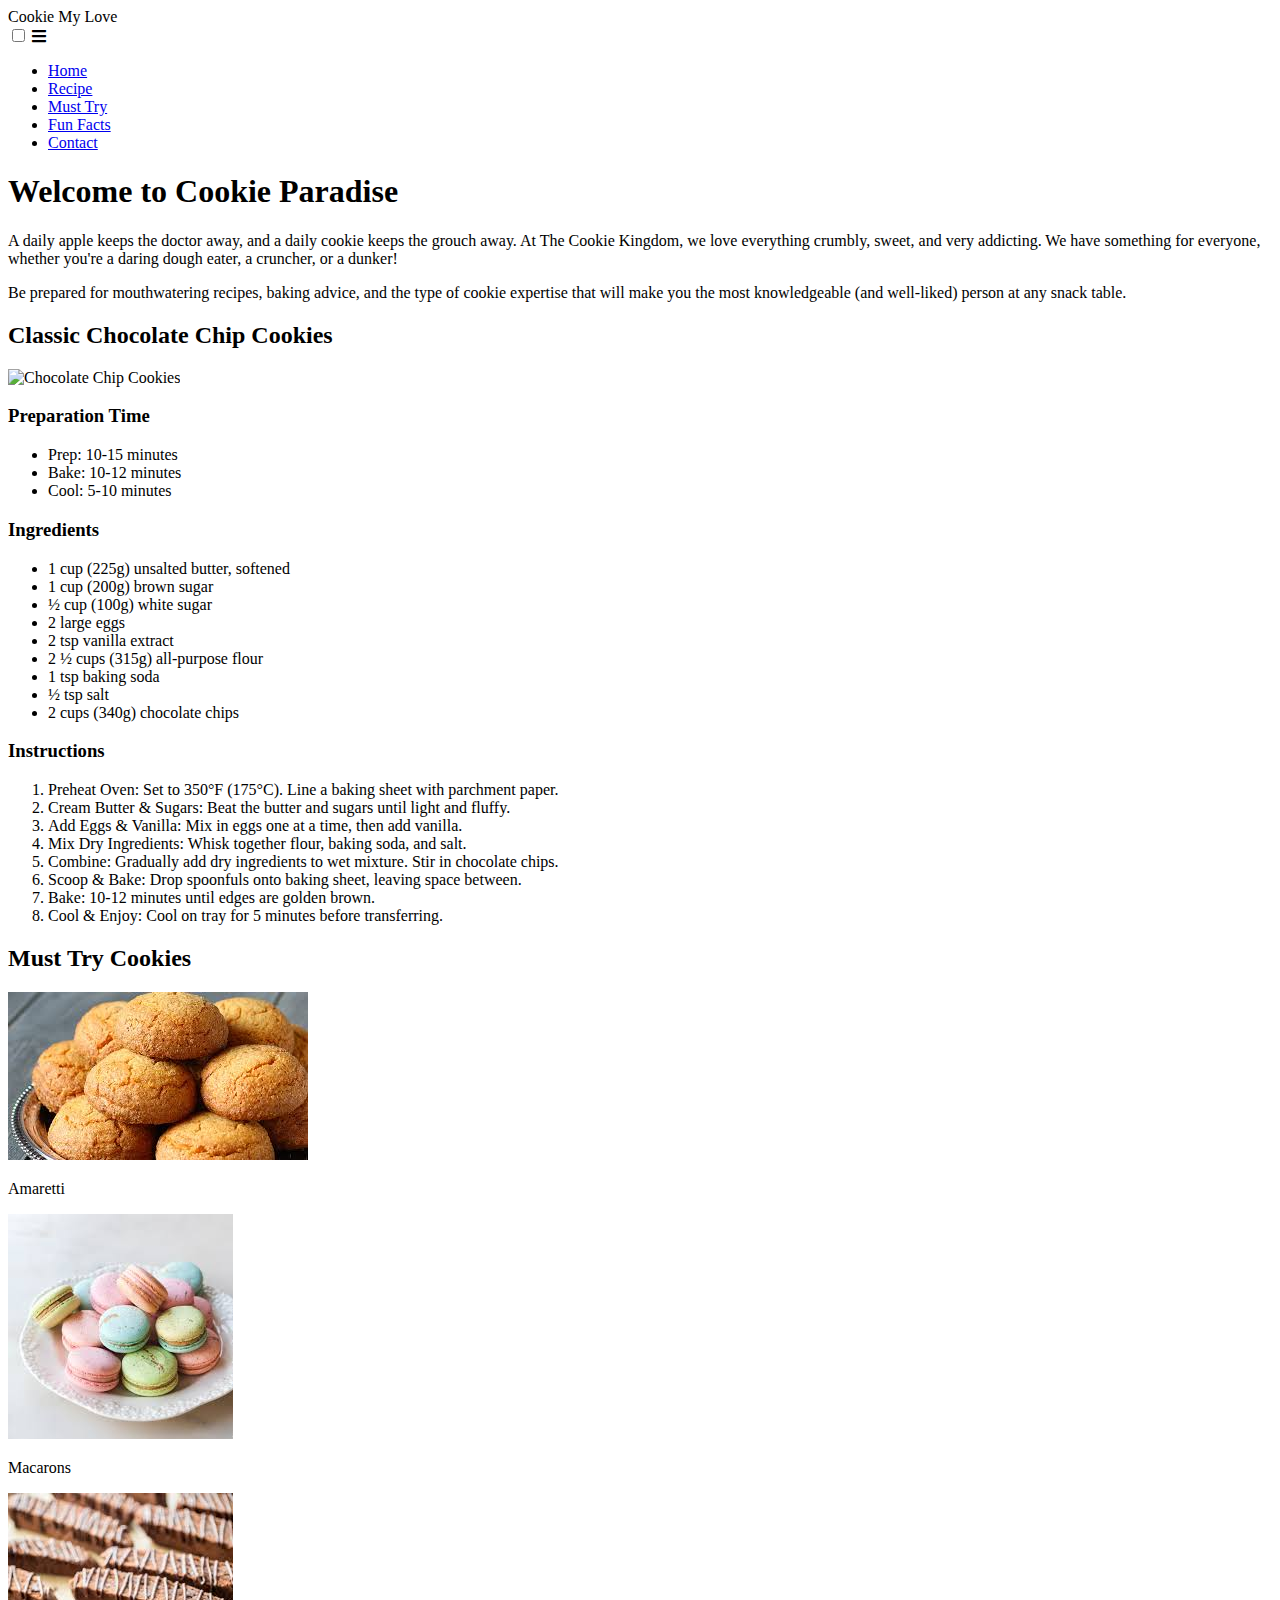
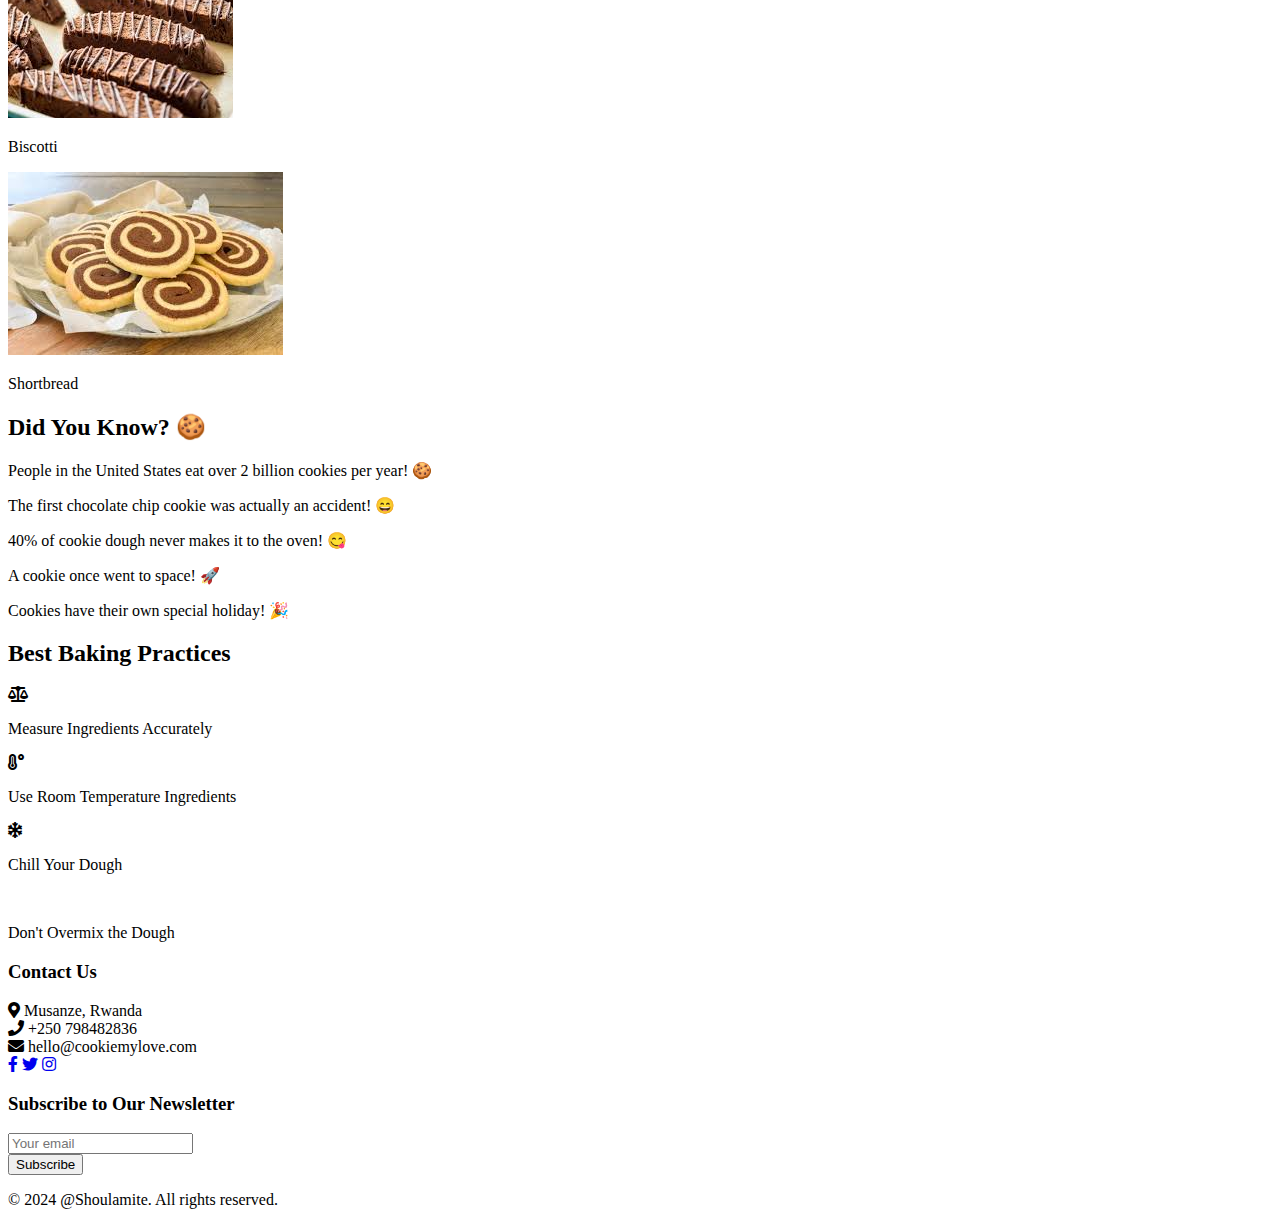
==== index.html @ 2718901c "Update and rename final.html to index.html" ====
<!DOCTYPE html>
<html lang="en">
<head>
    <meta charset="UTF-8">
    <meta name="viewport" content="width=device-width, initial-scale=1.0">
    <title>Cookie My Love</title>
    <link rel="stylesheet" href="index.css">
    <link rel="stylesheet" href="https://cdnjs.cloudflare.com/ajax/libs/font-awesome/5.15.2/css/all.min.css"/>
    <link href="https://fonts.googleapis.com/css2?family=Poppins:wght@300;400;600;700&display=swap" rel="stylesheet">
</head>
<body>
    <header>
        <nav class="top">
            <div class="logo">Cookie My Love</div>
            <input type="checkbox" id="check" class="check">
            <label for="check" class="hamburger">
                <i class="fas fa-bars"></i>
            </label>
            <ul class="nav-links">
                <li class="active"><a href="#home">Home</a></li>
                <li><a href="#recipe">Recipe</a></li>
                <li><a href="#must-try">Must Try</a></li>
                <li><a href="#fun-facts">Fun Facts</a></li>
                <li><a href="#contact">Contact</a></li>
            </ul>
        </nav>
    </header>

    <main class="main">      
        <section class="intro" id="home">
            <h1>Welcome to Cookie Paradise</h1>
            <p>A daily apple keeps the doctor away, and a daily cookie keeps the grouch away. At The Cookie Kingdom, we love everything crumbly, sweet, and very addicting. We have something for everyone, whether you're a daring dough eater, a cruncher, or a dunker!</p>
            <p>Be prepared for mouthwatering recipes, baking advice, and the type of cookie expertise that will make you the most knowledgeable (and well-liked) person at any snack table.</p>
        </section>

        <section class="recipe" id="recipe">
            <h2>Classic Chocolate Chip Cookies</h2>
            
            <div class="recipe-grid">
                <div class="time-card">
                    <img src="https://images.unsplash.com/photo-1499636136210-6f4ee915583e?auto=format&fit=crop&q=80&w=800" alt="Chocolate Chip Cookies">
                    <h3>Preparation Time</h3>
                    <ul>
                        <li><span>Prep:</span> 10-15 minutes</li>
                        <li><span>Bake:</span> 10-12 minutes</li>
                        <li><span>Cool:</span> 5-10 minutes</li>
                    </ul>
                </div>
                
                <div class="ingredients-card">
                    <h3>Ingredients</h3>
                    <ul>
                        <li>1 cup (225g) unsalted butter, softened</li>
                        <li>1 cup (200g) brown sugar</li>
                        <li>½ cup (100g) white sugar</li>
                        <li>2 large eggs</li>
                        <li>2 tsp vanilla extract</li>
                        <li>2 ½ cups (315g) all-purpose flour</li>
                        <li>1 tsp baking soda</li>
                        <li>½ tsp salt</li>
                        <li>2 cups (340g) chocolate chips</li>
                    </ul>
                </div>
            </div>

            <div class="instructions-card">
                <h3>Instructions</h3>
                <ol>
                    <li><span>Preheat Oven:</span> Set to 350°F (175°C). Line a baking sheet with parchment paper.</li>
                    <li><span>Cream Butter & Sugars:</span> Beat the butter and sugars until light and fluffy.</li>
                    <li><span>Add Eggs & Vanilla:</span> Mix in eggs one at a time, then add vanilla.</li>
                    <li><span>Mix Dry Ingredients:</span> Whisk together flour, baking soda, and salt.</li>
                    <li><span>Combine:</span> Gradually add dry ingredients to wet mixture. Stir in chocolate chips.</li>
                    <li><span>Scoop & Bake:</span> Drop spoonfuls onto baking sheet, leaving space between.</li>
                    <li><span>Bake:</span> 10-12 minutes until edges are golden brown.</li>
                    <li><span>Cool & Enjoy:</span> Cool on tray for 5 minutes before transferring.</li>
                </ol>
            </div>
        </section>

        <section id="must-try" class="must-try">
            <h2>Must Try Cookies</h2>
            <div class="cookie-grid">
                <div class="cookie-card">
                    <img src="./amaretti.jpg" alt="Amaretti">
                    <p>Amaretti</p>
                </div>
                <div class="cookie-card">
                    <img src="./macarons.jpg" alt="Macarons">
                    <p>Macarons</p>
                </div>
                <div class="cookie-card">
                    <img src="./biscotti.jpg" alt="Biscotti">
                    <p>Biscotti</p>
                </div>
                <div class="cookie-card">
                    <img src="./shortbread.jpg" alt="Shortbread">
                    <p>Shortbread</p>
                </div>
            </div>
        </section>
      
        <section id="fun-facts" class="fun-facts">
            <h2>Did You Know? 🍪</h2>
            <div class="facts-grid">
                <div class="fact-card">
                    <p>People in the United States eat over 2 billion cookies per year! 🍪</p>
                </div>
                <div class="fact-card">
                    <p>The first chocolate chip cookie was actually an accident! 😄</p>
                </div>
                <div class="fact-card">
                    <p>40% of cookie dough never makes it to the oven! 😋</p>
                </div>
                <div class="fact-card">
                    <p>A cookie once went to space! 🚀</p>
                </div>
                <div class="fact-card">
                    <p>Cookies have their own special holiday! 🎉</p>
                </div>
            </div>
        </section>

        <section class="best-practices">
            <h2>Best Baking Practices</h2>
            <div class="practices-grid">
                <div class="practice-card">
                    <i class="fas fa-balance-scale"></i>
                    <p>Measure Ingredients Accurately</p>
                </div>
                <div class="practice-card">
                    <i class="fas fa-temperature-high"></i>
                    <p>Use Room Temperature Ingredients</p>
                </div>
                <div class="practice-card">
                    <i class="fas fa-snowflake"></i>
                    <p>Chill Your Dough</p>
                </div>
                <div class="practice-card">
                    <i class="fas fa-mixing-bowl"></i>
                    <p>Don't Overmix the Dough</p>
                </div>
            </div>
        </section>
    </main>

    <footer id="contact">
        <div class="footer-content">
            <div class="contact-info">
                <h3>Contact Us</h3>
                <div class="info-item">
                    <i class="fas fa-map-marker-alt"></i>
                    <span>Musanze, Rwanda</span>
                </div>
                <div class="info-item">
                    <i class="fas fa-phone"></i>
                    <span>+250 798482836</span>
                </div>
                <div class="info-item">
                    <i class="fas fa-envelope"></i>
                    <span>hello@cookiemylove.com</span>
                </div>
                <div class="social-links">
                    <a href="#"><i class="fab fa-facebook-f"></i></a>
                    <a href="#"><i class="fab fa-twitter"></i></a>
                    <a href="#"><i class="fab fa-instagram"></i></a>
                </div>
            </div>

            <div class="newsletter">
                <h3>Subscribe to Our Newsletter</h3>
                <form class="subscribe-form">
                    <div class="form-group">
                        <input type="email" placeholder="Your email" required>
                    </div>
                    <button type="submit">Subscribe</button>
                </form>
            </div>
        </div>
        <div class="footer-bottom">
            <p>&copy; 2024 @Shoulamite. All rights reserved.</p>
        </div>
    </footer>
</body>
</html>
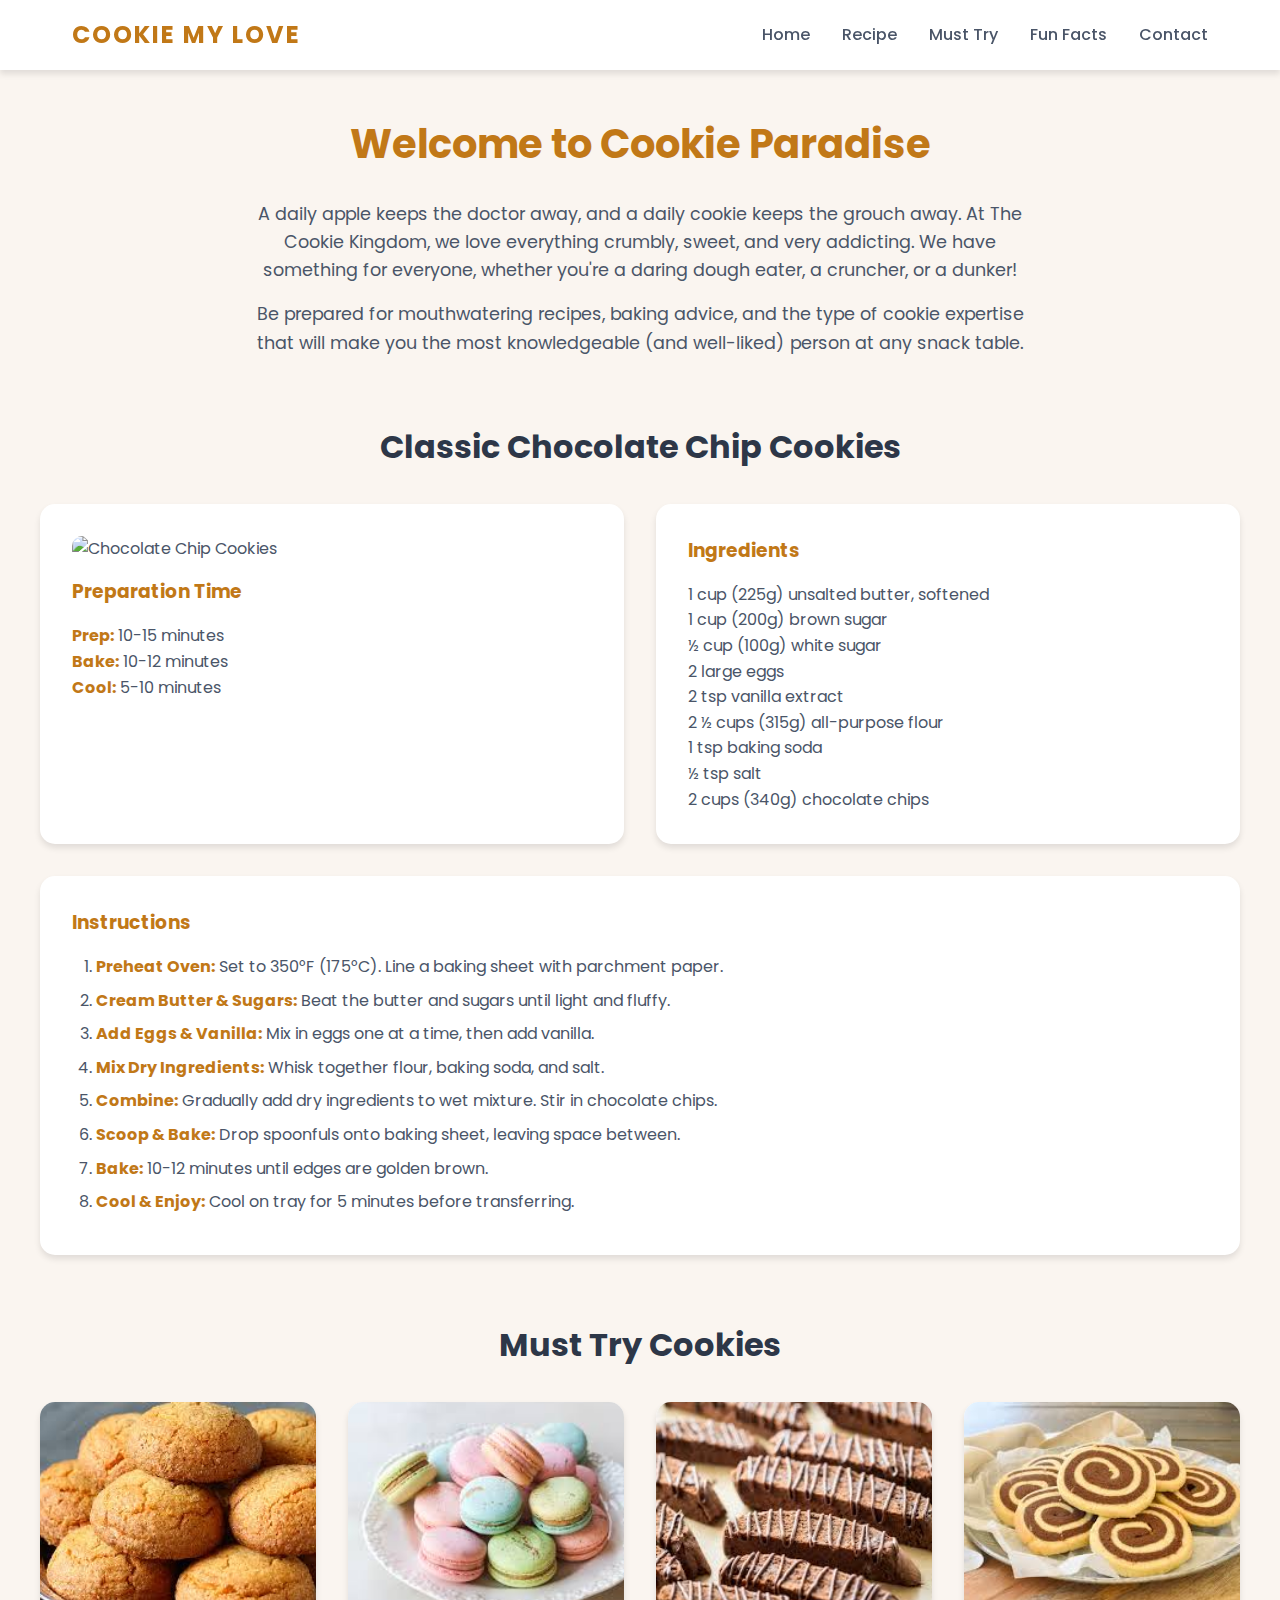
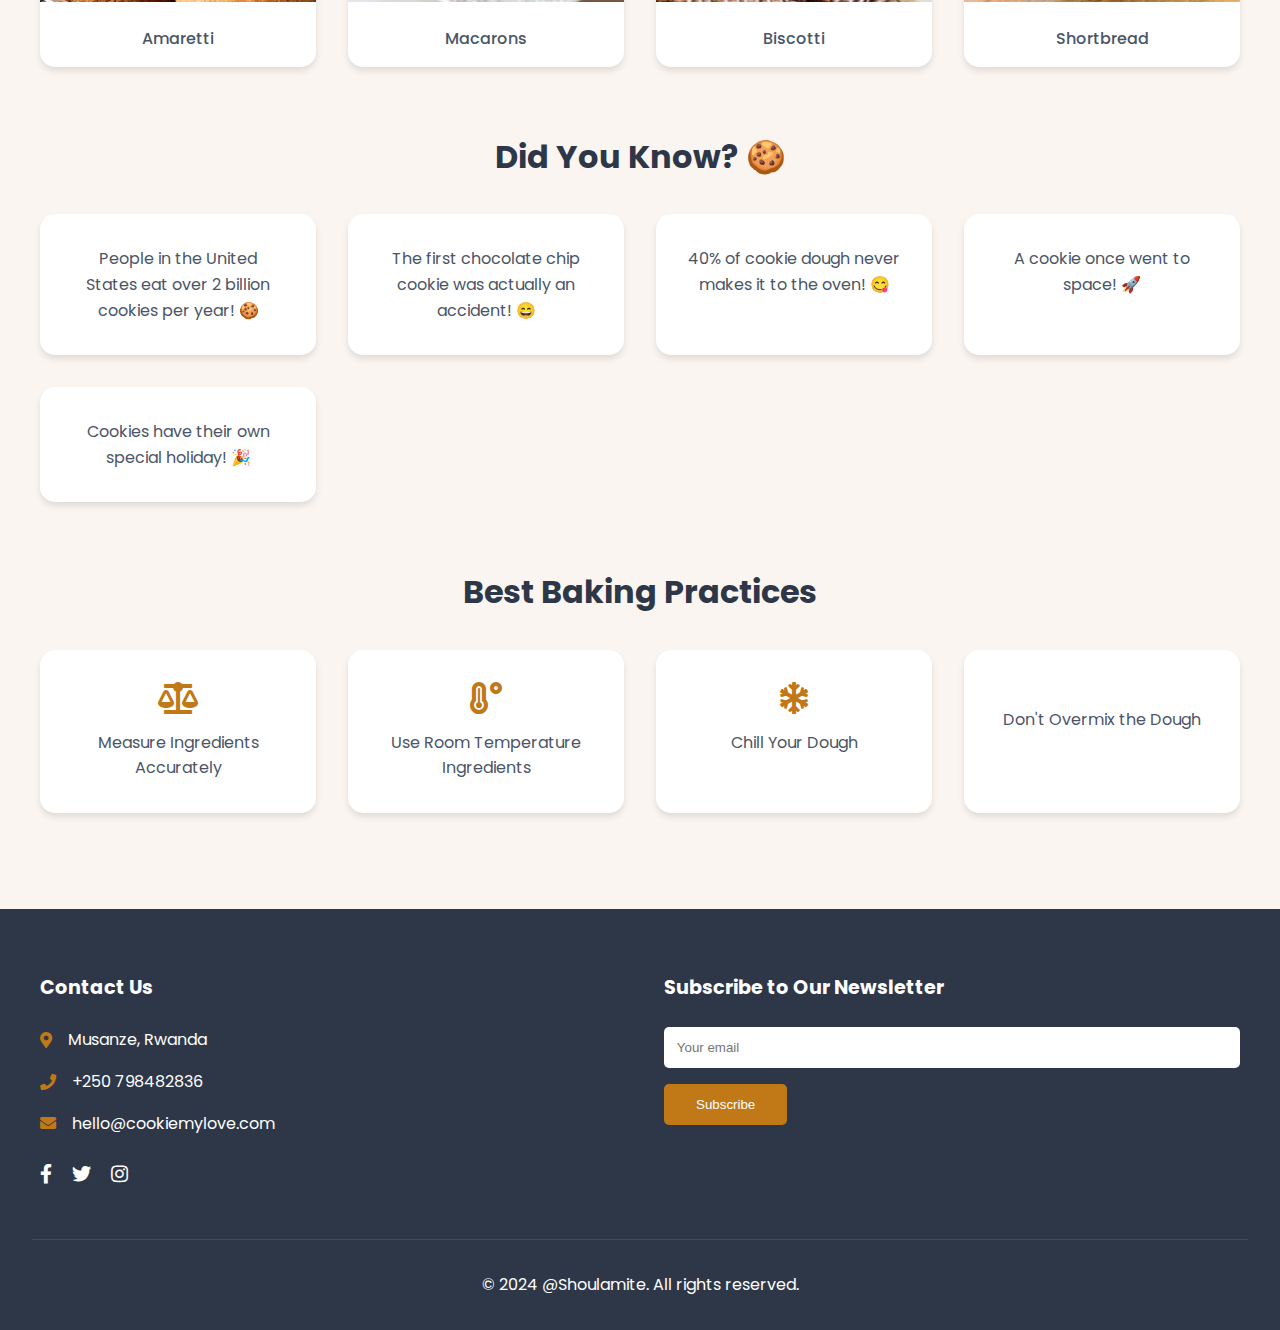
==== commit 686be8c7: "Update index.html" ====
--- a/index.html
+++ b/index.html
@@ -5,6 +5,7 @@
     <meta name="viewport" content="width=device-width, initial-scale=1.0">
     <title>Cookie My Love</title>
     <link rel="stylesheet" href="index.css">
+    <link rel="icon" type="image/png" sizes="32x32" href="./chocorate.png">
     <link rel="stylesheet" href="https://cdnjs.cloudflare.com/ajax/libs/font-awesome/5.15.2/css/all.min.css"/>
     <link href="https://fonts.googleapis.com/css2?family=Poppins:wght@300;400;600;700&display=swap" rel="stylesheet">
 </head>
--- a/index.css
+++ b/index.css
@@ -0,0 +1,377 @@
+:root {
+    --primary-color: #c17817;
+    --secondary-color: #2d3748;
+    --background-color: #faf5f0;
+    --text-color: #4a5568;
+    --white: #ffffff;
+    --shadow: 0 4px 6px rgba(0, 0, 0, 0.1);
+}
+
+* {
+    margin: 0;
+    padding: 0;
+    box-sizing: border-box;
+}
+
+body {
+    font-family: 'Poppins', sans-serif;
+    line-height: 1.6;
+    color: var(--text-color);
+    background: var(--background-color);
+}
+
+header {
+    background: var(--white);
+    position: fixed;
+    width: 100%;
+    top: 0;
+    z-index: 1000;
+    box-shadow: var(--shadow);
+}
+
+.top {
+    max-width: 1200px;
+    margin: 0 auto;
+    padding: 1rem 2rem;
+    display: flex;
+    justify-content: space-between;
+    align-items: center;
+}
+
+.logo {
+    font-size: 1.5rem;
+    font-weight: bold;
+    color: var(--primary-color);
+    text-transform: uppercase;
+    letter-spacing: 2px;
+}
+
+.nav-links {
+    display: flex;
+    list-style: none;
+    gap: 2rem;
+}
+
+.nav-links a {
+    color: var(--text-color);
+    text-decoration: none;
+    font-weight: 500;
+    transition: color 0.3s ease;
+}
+
+.nav-links a:hover {
+    color: var(--primary-color);
+}
+
+.hamburger {
+    display: none;
+}
+
+.check {
+    display: none;
+}
+
+.main {
+    margin-top: 80px;
+    padding: 2rem;
+}
+
+.intro {
+    max-width: 800px;
+    margin: 0 auto 4rem;
+    text-align: center;
+}
+
+.intro h1 {
+    font-size: 2.5rem;
+    color: var(--primary-color);
+    margin-bottom: 1.5rem;
+}
+
+.intro p {
+    margin-bottom: 1rem;
+    font-size: 1.1rem;
+}
+
+.recipe {
+    max-width: 1200px;
+    margin: 0 auto 4rem;
+}
+
+.recipe h2 {
+    text-align: center;
+    color: var(--secondary-color);
+    margin-bottom: 2rem;
+    font-size: 2rem;
+}
+
+.recipe-grid {
+    display: grid;
+    grid-template-columns: repeat(auto-fit, minmax(300px, 1fr));
+    gap: 2rem;
+    margin-bottom: 2rem;
+}
+
+.time-card,
+.ingredients-card,
+.instructions-card {
+    background: var(--white);
+    padding: 2rem;
+    border-radius: 15px;
+    box-shadow: var(--shadow);
+}
+
+.time-card img {
+    width: 100%;
+    height: 200px;
+    object-fit: cover;
+    border-radius: 10px;
+    margin-bottom: 1rem;
+}
+
+.time-card h3,
+.ingredients-card h3,
+.instructions-card h3 {
+    color: var(--primary-color);
+    margin-bottom: 1rem;
+}
+
+.time-card ul,
+.ingredients-card ul {
+    list-style: none;
+}
+
+.time-card li span {
+    font-weight: bold;
+    color: var(--primary-color);
+}
+
+.instructions-card ol {
+    padding-left: 1.5rem;
+}
+
+.instructions-card li {
+    margin-bottom: 0.5rem;
+}
+
+.instructions-card span {
+    font-weight: bold;
+    color: var(--primary-color);
+}
+
+.must-try {
+    max-width: 1200px;
+    margin: 0 auto 4rem;
+}
+
+.must-try h2 {
+    text-align: center;
+    color: var(--secondary-color);
+    margin-bottom: 2rem;
+    font-size: 2rem;
+}
+
+.cookie-grid {
+    display: grid;
+    grid-template-columns: repeat(auto-fit, minmax(250px, 1fr));
+    gap: 2rem;
+}
+
+.cookie-card {
+    background: var(--white);
+    border-radius: 15px;
+    overflow: hidden;
+    box-shadow: var(--shadow);
+    transition: transform 0.3s ease;
+}
+
+.cookie-card:hover {
+    transform: translateY(-5px);
+}
+
+.cookie-card img {
+    width: 100%;
+    height: 200px;
+    object-fit: cover;
+}
+
+.cookie-card p {
+    padding: 1rem;
+    text-align: center;
+    font-weight: 500;
+}
+
+.fun-facts {
+    max-width: 1200px;
+    margin: 0 auto 4rem;
+    text-align: center;
+}
+
+.fun-facts h2 {
+    color: var(--secondary-color);
+    margin-bottom: 2rem;
+    font-size: 2rem;
+}
+
+.facts-grid {
+    display: grid;
+    grid-template-columns: repeat(auto-fit, minmax(250px, 1fr));
+    gap: 2rem;
+}
+
+.fact-card {
+    background: var(--white);
+    padding: 2rem;
+    border-radius: 15px;
+    box-shadow: var(--shadow);
+    transition: transform 0.3s ease;
+}
+
+.fact-card:hover {
+    transform: translateY(-5px);
+}
+
+.best-practices {
+    max-width: 1200px;
+    margin: 0 auto 4rem;
+    text-align: center;
+}
+
+.best-practices h2 {
+    color: var(--secondary-color);
+    margin-bottom: 2rem;
+    font-size: 2rem;
+}
+
+.practices-grid {
+    display: grid;
+    grid-template-columns: repeat(auto-fit, minmax(200px, 1fr));
+    gap: 2rem;
+}
+
+.practice-card {
+    background: var(--white);
+    padding: 2rem;
+    border-radius: 15px;
+    box-shadow: var(--shadow);
+    transition: transform 0.3s ease;
+}
+
+.practice-card:hover {
+    transform: translateY(-5px);
+}
+
+.practice-card i {
+    font-size: 2rem;
+    color: var(--primary-color);
+    margin-bottom: 1rem;
+}
+
+footer {
+    background: var(--secondary-color);
+    color: var(--white);
+    padding: 4rem 2rem 2rem;
+}
+
+.footer-content {
+    max-width: 1200px;
+    margin: 0 auto;
+    display: grid;
+    grid-template-columns: repeat(auto-fit, minmax(300px, 1fr));
+    gap: 3rem;
+}
+
+.contact-info h3,
+.newsletter h3 {
+    margin-bottom: 1.5rem;
+    font-size: 1.2rem;
+}
+
+.info-item {
+    display: flex;
+    align-items: center;
+    margin-bottom: 1rem;
+}
+
+.info-item i {
+    margin-right: 1rem;
+    color: var(--primary-color);
+}
+
+.social-links {
+    margin-top: 1.5rem;
+}
+
+.social-links a {
+    color: var(--white);
+    margin-right: 1rem;
+    font-size: 1.2rem;
+    transition: color 0.3s ease;
+}
+
+.social-links a:hover {
+    color: var(--primary-color);
+}
+
+.subscribe-form input {
+    width: 100%;
+    padding: 0.8rem;
+    margin-bottom: 1rem;
+    border: none;
+    border-radius: 5px;
+}
+
+.subscribe-form button {
+    background: var(--primary-color);
+    color: var(--white);
+    padding: 0.8rem 2rem;
+    border: none;
+    border-radius: 5px;
+    cursor: pointer;
+    transition: background-color 0.3s ease;
+}
+
+.subscribe-form button:hover {
+    background: #a66614;
+}
+
+.footer-bottom {
+    text-align: center;
+    margin-top: 3rem;
+    padding-top: 2rem;
+    border-top: 1px solid rgba(255, 255, 255, 0.1);
+}
+
+@media (max-width: 768px) {
+    .hamburger {
+        display: block;
+        cursor: pointer;
+    }
+
+    .nav-links {
+        position: fixed;
+        top: 70px;
+        left: -100%;
+        background: var(--white);
+        width: 100%;
+        flex-direction: column;
+        align-items: center;
+        padding: 2rem 0;
+        transition: left 0.3s ease;
+    }
+
+    .check:checked ~ .nav-links {
+        left: 0;
+    }
+
+    .recipe-grid,
+    .cookie-grid,
+    .facts-grid,
+    .practices-grid {
+        grid-template-columns: 1fr;
+    }
+
+    .footer-content {
+        grid-template-columns: 1fr;
+    }
+}
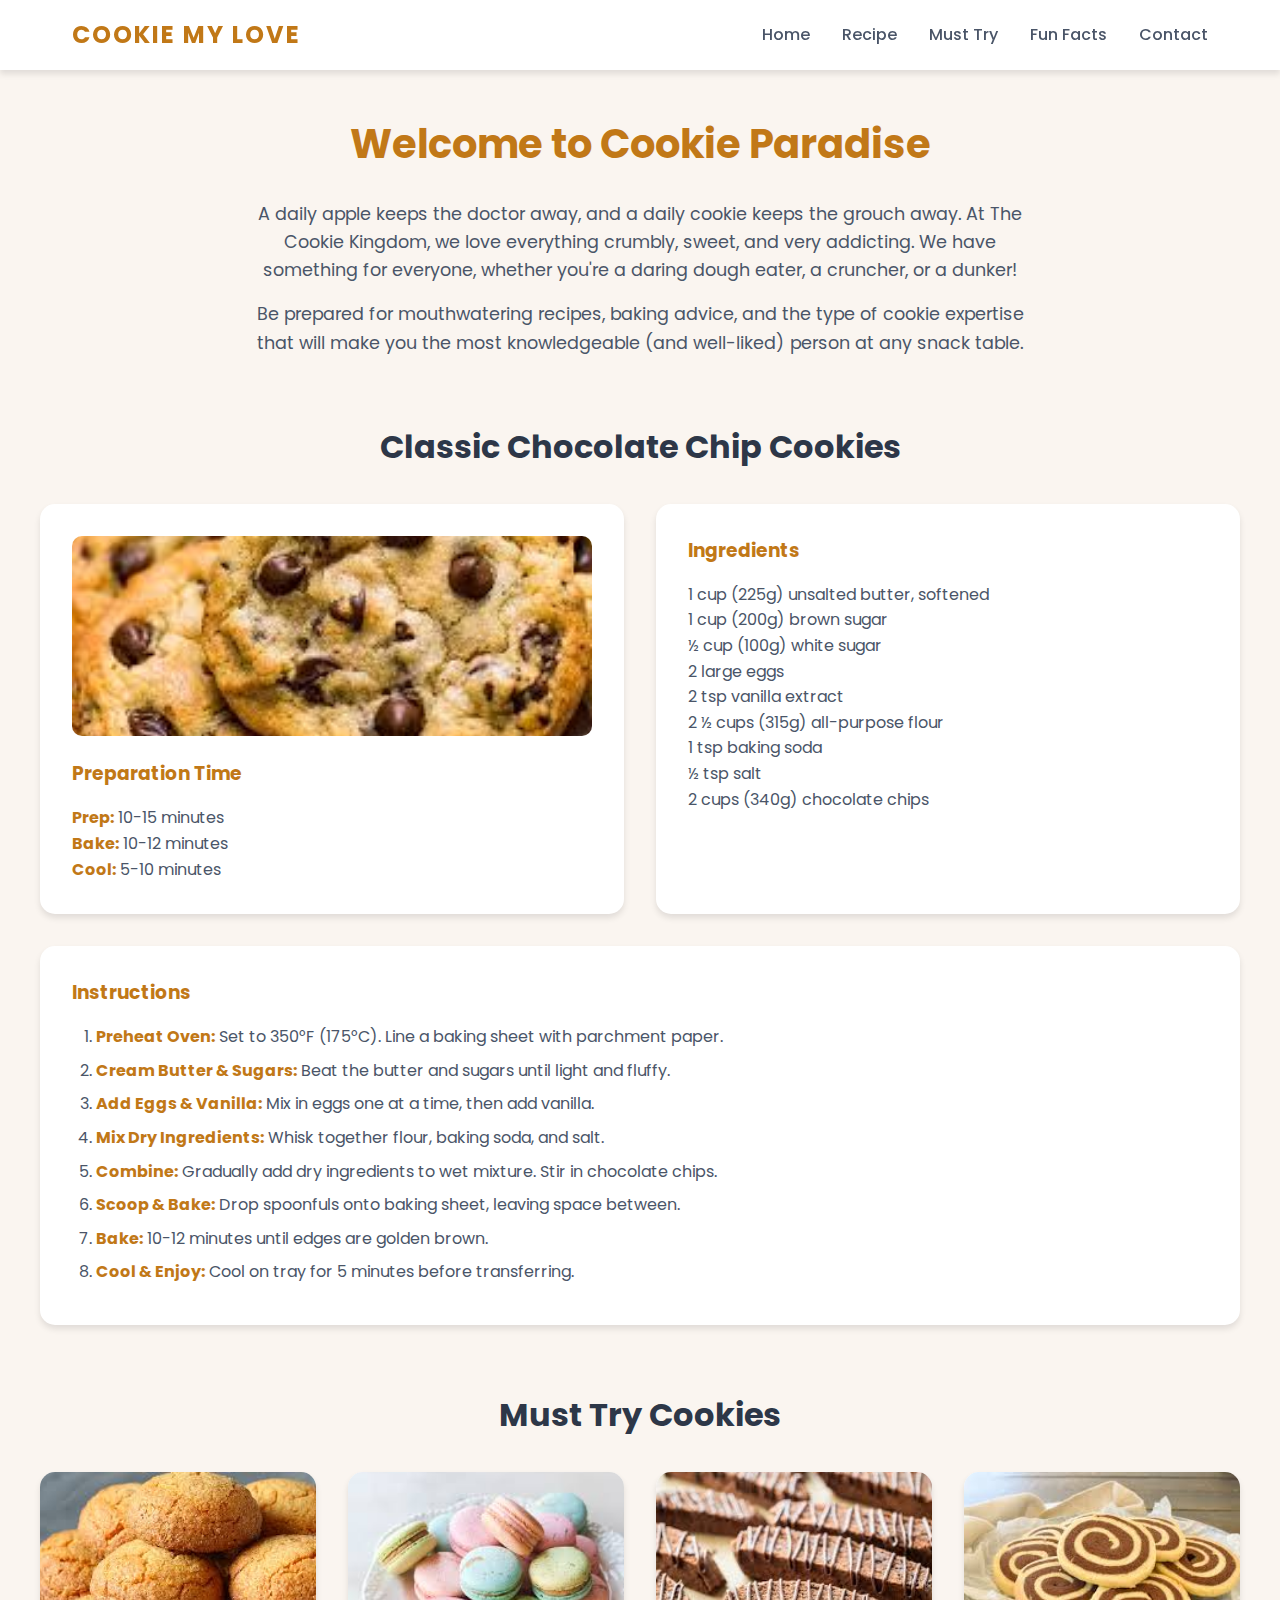
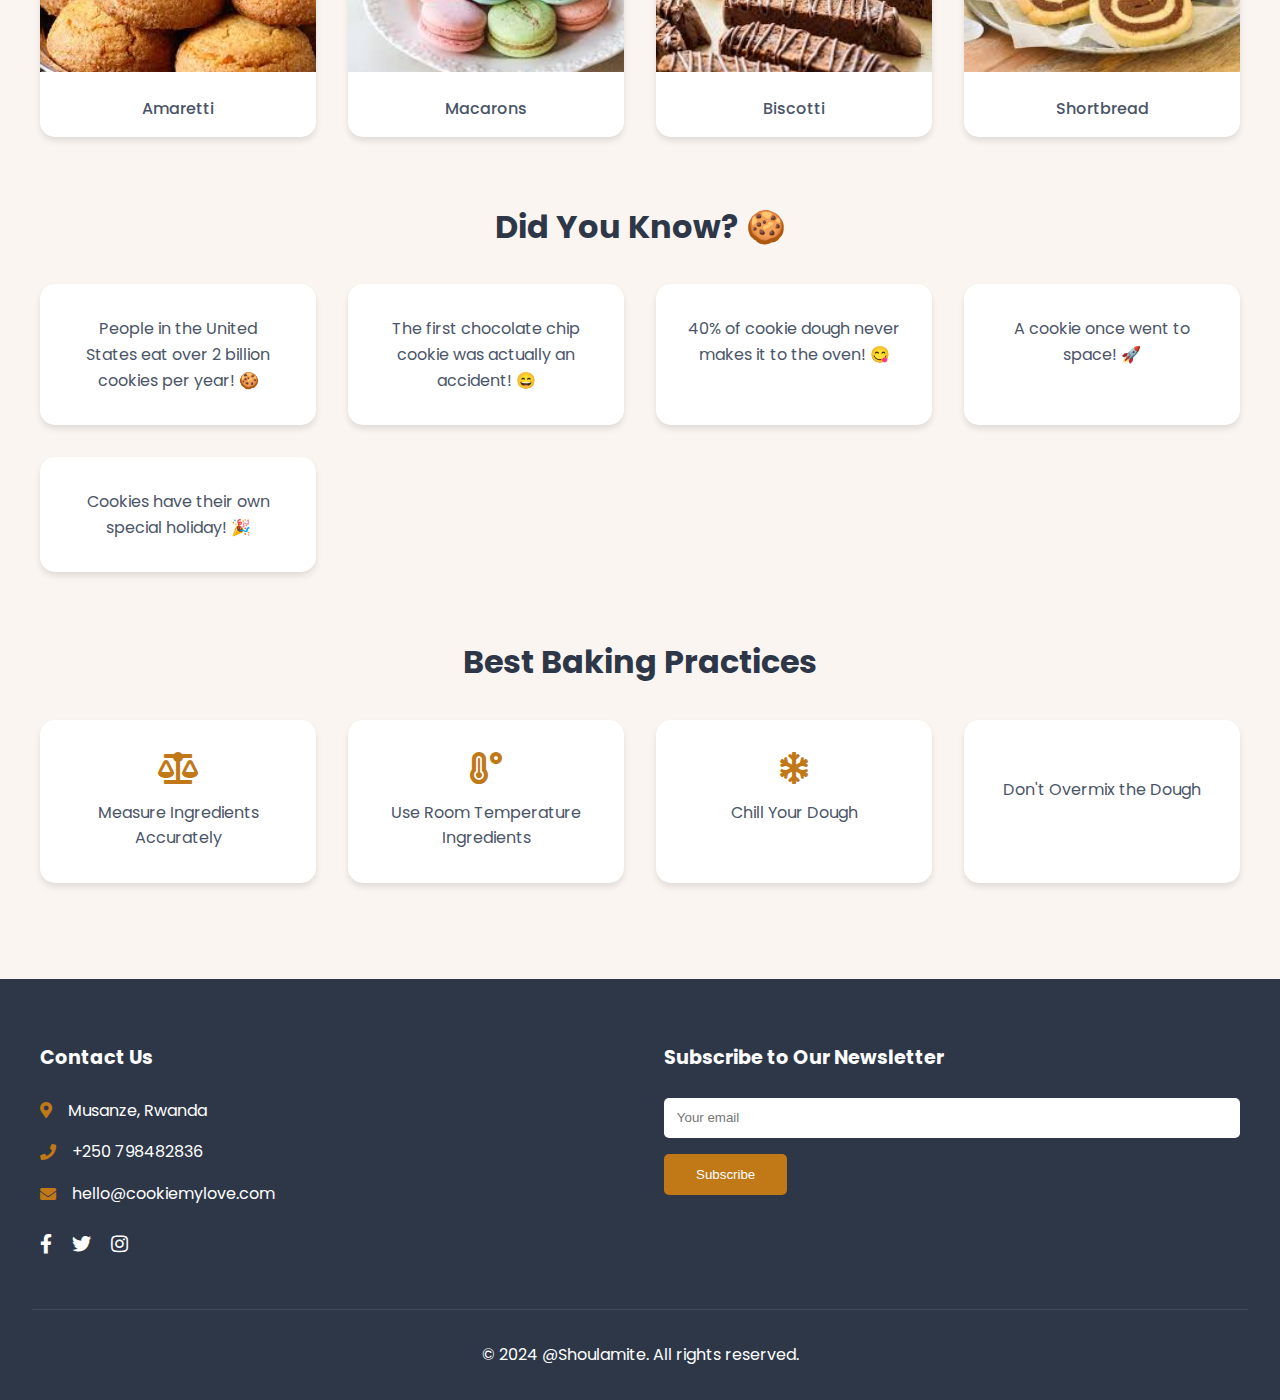
==== commit 63cfeb71: "Update index.html" ====
--- a/index.html
+++ b/index.html
@@ -39,7 +39,7 @@
             
             <div class="recipe-grid">
                 <div class="time-card">
-                    <img src="https://images.unsplash.com/photo-1499636136210-6f4ee915583e?auto=format&fit=crop&q=80&w=800" alt="Chocolate Chip Cookies">
+                    <img src="./chocolateee.jpg" alt="Chocolate Chip Cookies">
                     <h3>Preparation Time</h3>
                     <ul>
                         <li><span>Prep:</span> 10-15 minutes</li>
